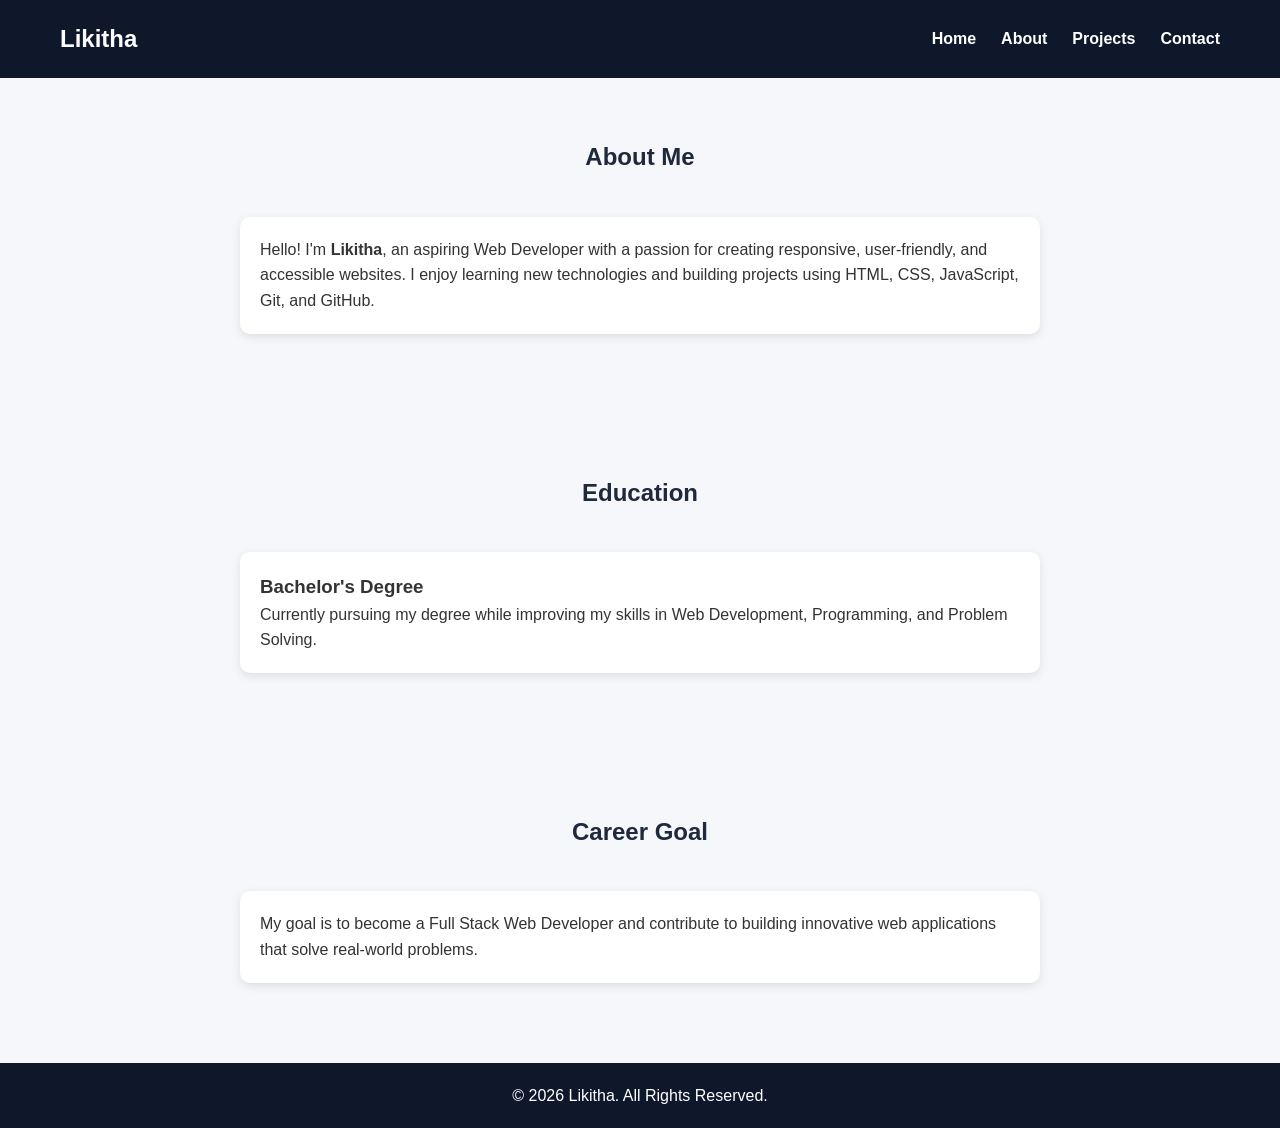
==== about.html @ 36c95fdd "Add About page with personal and career details This file contains the structure and content of the " ====
<!DOCTYPE html>
<html lang="en">
<head>
    <meta charset="UTF-8">
    <meta name="viewport" content="width=device-width, initial-scale=1.0">
    <title>About | Likitha</title>
    <meta name="description" content="Learn more about Likitha, an aspiring Web Developer.">
    <link rel="stylesheet" href="style.css">
</head>

<body>

<header>
    <nav aria-label="Main Navigation">
        <h1>Likitha</h1>

        <ul>
            <li><a href="index.html">Home</a></li>
            <li><a href="about.html">About</a></li>
            <li><a href="projects.html">Projects</a></li>
            <li><a href="contact.html">Contact</a></li>
        </ul>
    </nav>
</header>

<main>

<section>
    <h2>About Me</h2>

    <article>
        <p>
            Hello! I'm <strong>Likitha</strong>, an aspiring Web Developer with a passion
            for creating responsive, user-friendly, and accessible websites.

            I enjoy learning new technologies and building projects using
            HTML, CSS, JavaScript, Git, and GitHub.
        </p>
    </article>
</section>

<section>
    <h2>Education</h2>

    <article>
        <h3>Bachelor's Degree</h3>

        <p>
            Currently pursuing my degree while improving my skills
            in Web Development, Programming, and Problem Solving.
        </p>
    </article>
</section>

<section>
    <h2>Career Goal</h2>

    <article>
        <p>
            My goal is to become a Full Stack Web Developer and contribute
            to building innovative web applications that solve real-world problems.
        </p>
    </article>
</section>

</main>

<footer>
    <p>&copy; 2026 Likitha. All Rights Reserved.</p>
</footer>

</body>
</html>
---- style.css ----
/* Reset */
* {
    margin: 0;
    padding: 0;
    box-sizing: border-box;
}

/* Body */
body {
    font-family: Arial, sans-serif;
    background: #f5f7fa;
    color: #333;
    line-height: 1.6;
}

/* Header */
header {
    background: #0f172a;
    color: white;
    padding: 20px 60px;
}

nav {
    display: flex;
    justify-content: space-between;
    align-items: center;
}

nav ul {
    display: flex;
    list-style: none;
    gap: 25px;
}

nav a {
    color: white;
    text-decoration: none;
    font-weight: bold;
}

nav a:hover {
    color: #38bdf8;
}

/* Hero Section */
#hero {
    text-align: center;
    padding: 100px 20px;
    background: linear-gradient(135deg, #2563eb, #0ea5e9);
    color: white;
}

#hero h2 {
    font-size: 45px;
    margin-bottom: 20px;
}

#hero p {
    font-size: 20px;
    margin-bottom: 30px;
}

#hero a {
    background: white;
    color: #2563eb;
    padding: 12px 24px;
    text-decoration: none;
    border-radius: 6px;
    font-weight: bold;
}

#hero a:hover {
    background: #e2e8f0;
}

/* Sections */
section {
    padding: 60px 80px;
}

section h2 {
    text-align: center;
    margin-bottom: 40px;
    color: #1e293b;
}

/* Cards */
article {
    background: white;
    margin: 20px auto;
    padding: 20px;
    border-radius: 10px;
    max-width: 800px;
    box-shadow: 0 3px 10px rgba(0,0,0,0.1);
}

/* Footer */
footer {
    background: #0f172a;
    color: white;
    text-align: center;
    padding: 20px;
}

/* Accessibility */
a:focus,
button:focus {
    outline: 3px solid orange;
}

/* Mobile */
@media (max-width:768px) {

nav {
    flex-direction: column;
}

nav ul {
    flex-direction: column;
    text-align: center;
    margin-top: 15px;
}

#hero h2 {
    font-size: 32px;
}

section {
    padding: 40px 20px;
}

}
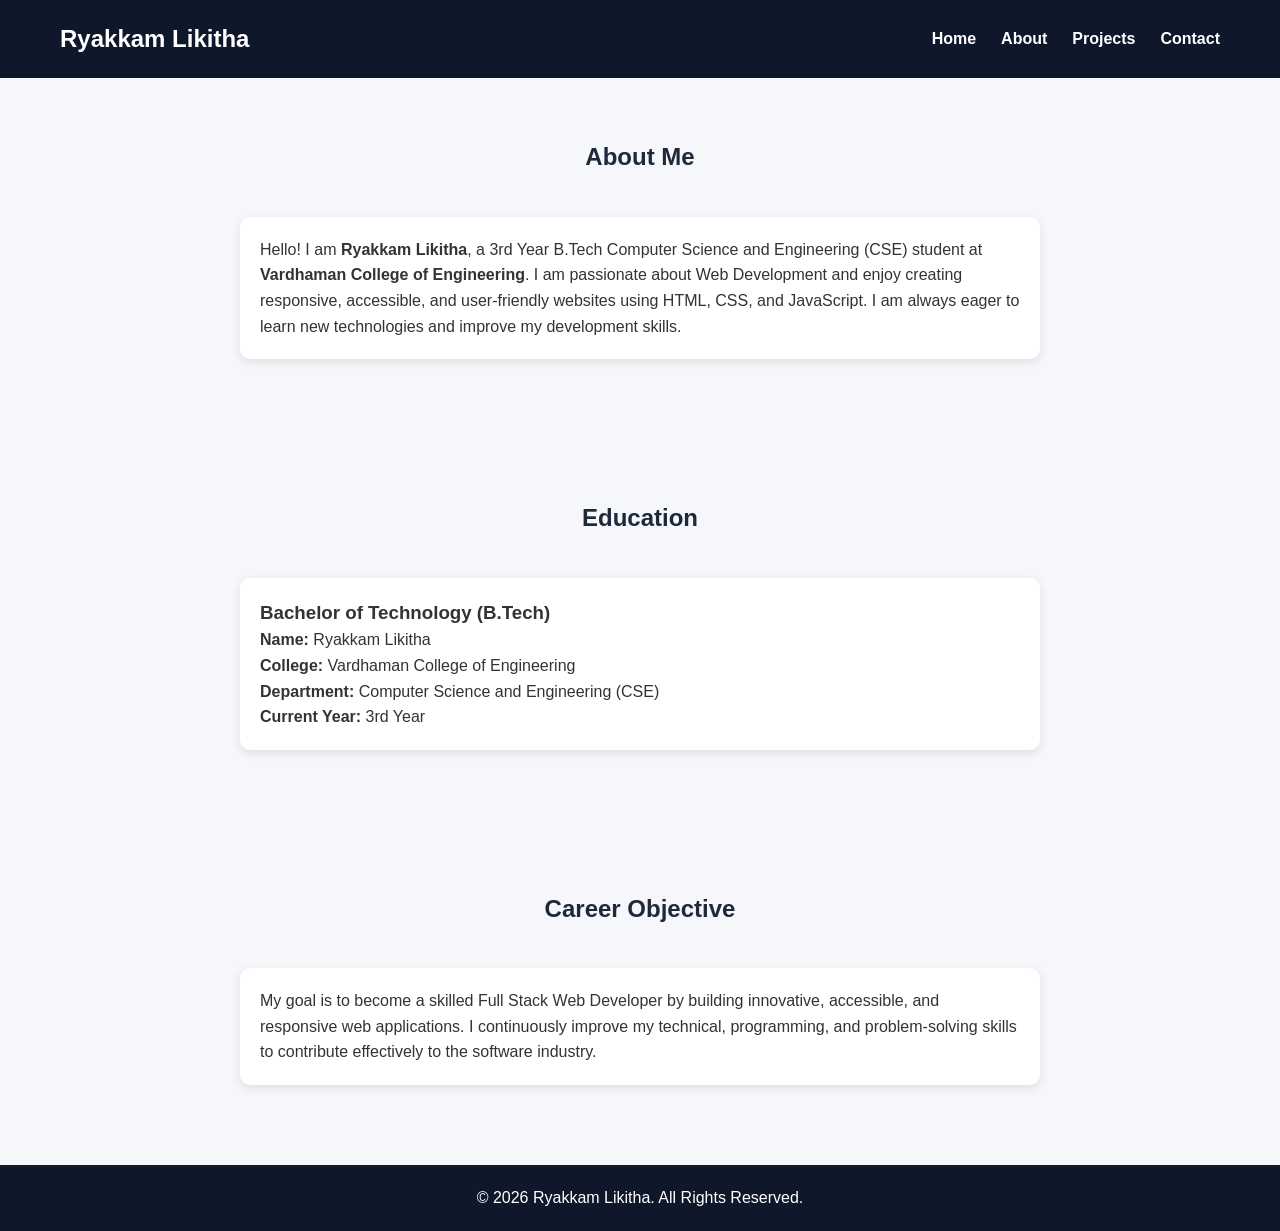
==== commit efa4480a: "Revise about.html with new details for Ryakkam Likitha Updated personal information and career objec" ====
--- a/about.html
+++ b/about.html
@@ -3,8 +3,10 @@
 <head>
     <meta charset="UTF-8">
     <meta name="viewport" content="width=device-width, initial-scale=1.0">
-    <title>About | Likitha</title>
-    <meta name="description" content="Learn more about Likitha, an aspiring Web Developer.">
+    <title>About | Ryakkam Likitha</title>
+
+    <meta name="description" content="About Ryakkam Likitha - B.Tech CSE Student and Aspiring Web Developer">
+
     <link rel="stylesheet" href="style.css">
 </head>
 
@@ -12,7 +14,7 @@
 
 <header>
     <nav aria-label="Main Navigation">
-        <h1>Likitha</h1>
+        <h1>Ryakkam Likitha</h1>
 
         <ul>
             <li><a href="index.html">Home</a></li>
@@ -30,11 +32,13 @@
 
     <article>
         <p>
-            Hello! I'm <strong>Likitha</strong>, an aspiring Web Developer with a passion
-            for creating responsive, user-friendly, and accessible websites.
-
-            I enjoy learning new technologies and building projects using
-            HTML, CSS, JavaScript, Git, and GitHub.
+            Hello! I am <strong>Ryakkam Likitha</strong>, a 3rd Year B.Tech
+            Computer Science and Engineering (CSE) student at
+            <strong>Vardhaman College of Engineering</strong>. I am passionate
+            about Web Development and enjoy creating responsive,
+            accessible, and user-friendly websites using HTML, CSS,
+            and JavaScript. I am always eager to learn new technologies
+            and improve my development skills.
         </p>
     </article>
 </section>
@@ -43,22 +47,27 @@
     <h2>Education</h2>
 
     <article>
-        <h3>Bachelor's Degree</h3>
+        <h3>Bachelor of Technology (B.Tech)</h3>
 
-        <p>
-            Currently pursuing my degree while improving my skills
-            in Web Development, Programming, and Problem Solving.
-        </p>
+        <p><strong>Name:</strong> Ryakkam Likitha</p>
+
+        <p><strong>College:</strong> Vardhaman College of Engineering</p>
+
+        <p><strong>Department:</strong> Computer Science and Engineering (CSE)</p>
+
+        <p><strong>Current Year:</strong> 3rd Year</p>
     </article>
 </section>
 
 <section>
-    <h2>Career Goal</h2>
+    <h2>Career Objective</h2>
 
     <article>
         <p>
-            My goal is to become a Full Stack Web Developer and contribute
-            to building innovative web applications that solve real-world problems.
+            My goal is to become a skilled Full Stack Web Developer by
+            building innovative, accessible, and responsive web applications.
+            I continuously improve my technical, programming, and problem-solving
+            skills to contribute effectively to the software industry.
         </p>
     </article>
 </section>
@@ -66,7 +75,7 @@
 </main>
 
 <footer>
-    <p>&copy; 2026 Likitha. All Rights Reserved.</p>
+    <p>&copy; 2026 Ryakkam Likitha. All Rights Reserved.</p>
 </footer>
 
 </body>
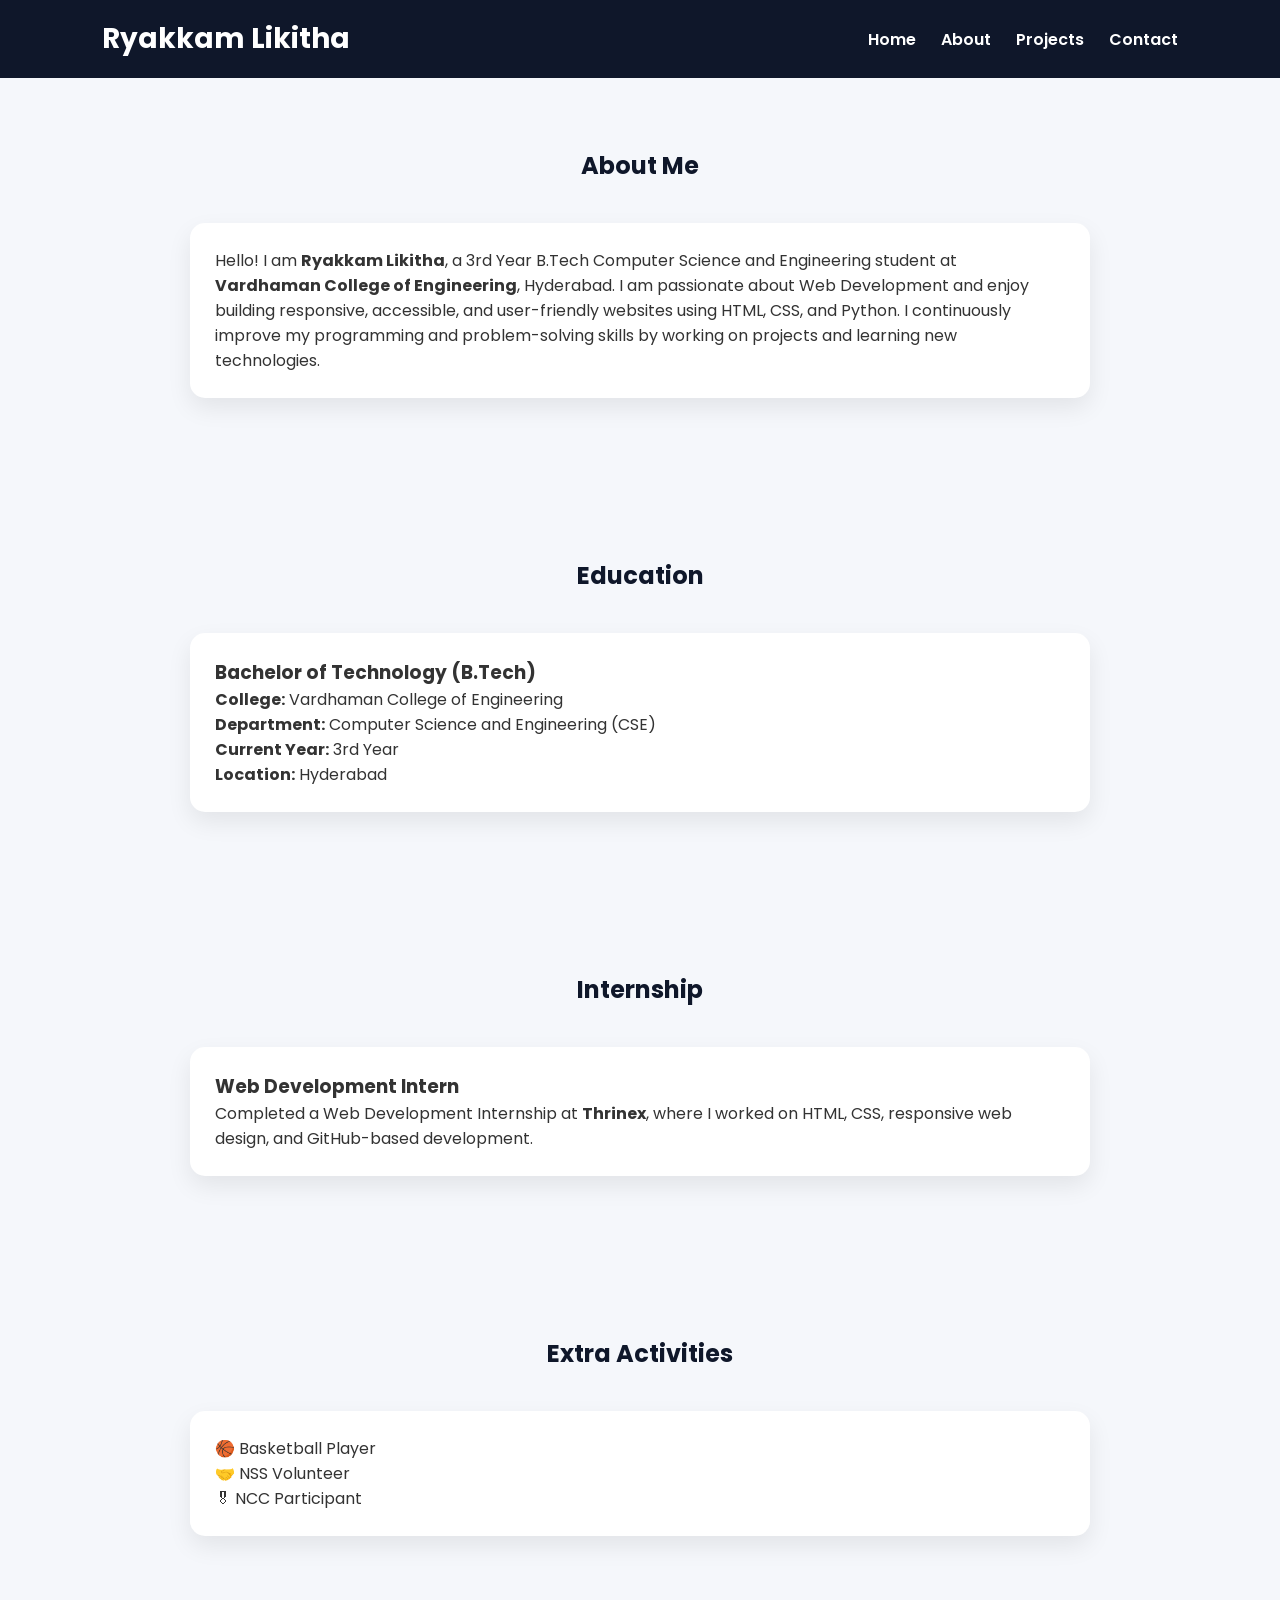
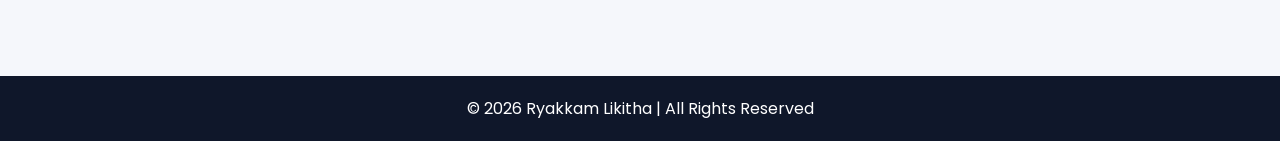
==== commit e2313d75: "Revise about.html for improved content and structure Updated the content and structure of the about " ====
--- a/about.html
+++ b/about.html
@@ -1,82 +1,117 @@
 <!DOCTYPE html>
 <html lang="en">
+
 <head>
-    <meta charset="UTF-8">
-    <meta name="viewport" content="width=device-width, initial-scale=1.0">
-    <title>About | Ryakkam Likitha</title>
+<meta charset="UTF-8">
+<meta name="viewport" content="width=device-width, initial-scale=1.0">
 
-    <meta name="description" content="About Ryakkam Likitha - B.Tech CSE Student and Aspiring Web Developer">
+<title>About | Ryakkam Likitha</title>
 
-    <link rel="stylesheet" href="style.css">
+<meta name="description" content="Learn more about Ryakkam Likitha, a B.Tech CSE student and aspiring Web Developer.">
+
+<link rel="stylesheet" href="style.css">
+
 </head>
 
 <body>
 
 <header>
-    <nav aria-label="Main Navigation">
-        <h1>Ryakkam Likitha</h1>
 
-        <ul>
-            <li><a href="index.html">Home</a></li>
-            <li><a href="about.html">About</a></li>
-            <li><a href="projects.html">Projects</a></li>
-            <li><a href="contact.html">Contact</a></li>
-        </ul>
-    </nav>
+<nav aria-label="Main Navigation">
+
+<h1>Ryakkam Likitha</h1>
+
+<ul>
+
+<li><a href="index.html">Home</a></li>
+<li><a href="about.html">About</a></li>
+<li><a href="projects.html">Projects</a></li>
+<li><a href="contact.html">Contact</a></li>
+
+</ul>
+
+</nav>
+
 </header>
 
 <main>
 
 <section>
-    <h2>About Me</h2>
 
-    <article>
-        <p>
-            Hello! I am <strong>Ryakkam Likitha</strong>, a 3rd Year B.Tech
-            Computer Science and Engineering (CSE) student at
-            <strong>Vardhaman College of Engineering</strong>. I am passionate
-            about Web Development and enjoy creating responsive,
-            accessible, and user-friendly websites using HTML, CSS,
-            and JavaScript. I am always eager to learn new technologies
-            and improve my development skills.
-        </p>
-    </article>
+<h2>About Me</h2>
+
+<article>
+
+<p>
+Hello! I am <strong>Ryakkam Likitha</strong>, a 3rd Year B.Tech Computer Science and Engineering student at <strong>Vardhaman College of Engineering</strong>, Hyderabad.
+
+I am passionate about Web Development and enjoy building responsive, accessible, and user-friendly websites using HTML, CSS, and Python. I continuously improve my programming and problem-solving skills by working on projects and learning new technologies.
+</p>
+
+</article>
+
 </section>
 
 <section>
-    <h2>Education</h2>
 
-    <article>
-        <h3>Bachelor of Technology (B.Tech)</h3>
+<h2>Education</h2>
 
-        <p><strong>Name:</strong> Ryakkam Likitha</p>
+<article>
 
-        <p><strong>College:</strong> Vardhaman College of Engineering</p>
+<h3>Bachelor of Technology (B.Tech)</h3>
 
-        <p><strong>Department:</strong> Computer Science and Engineering (CSE)</p>
+<p><strong>College:</strong> Vardhaman College of Engineering</p>
 
-        <p><strong>Current Year:</strong> 3rd Year</p>
-    </article>
+<p><strong>Department:</strong> Computer Science and Engineering (CSE)</p>
+
+<p><strong>Current Year:</strong> 3rd Year</p>
+
+<p><strong>Location:</strong> Hyderabad</p>
+
+</article>
+
 </section>
 
 <section>
-    <h2>Career Objective</h2>
 
-    <article>
-        <p>
-            My goal is to become a skilled Full Stack Web Developer by
-            building innovative, accessible, and responsive web applications.
-            I continuously improve my technical, programming, and problem-solving
-            skills to contribute effectively to the software industry.
-        </p>
-    </article>
+<h2>Internship</h2>
+
+<article>
+
+<h3>Web Development Intern</h3>
+
+<p>
+Completed a Web Development Internship at <strong>Thrinex</strong>, where I worked on HTML, CSS, responsive web design, and GitHub-based development.
+</p>
+
+</article>
+
+</section>
+
+<section>
+
+<h2>Extra Activities</h2>
+
+<article>
+
+<p>🏀 Basketball Player</p>
+
+<p>🤝 NSS Volunteer</p>
+
+<p>🎖 NCC Participant</p>
+
+</article>
+
 </section>
 
 </main>
 
 <footer>
-    <p>&copy; 2026 Ryakkam Likitha. All Rights Reserved.</p>
+
+<p>© 2026 Ryakkam Likitha | All Rights Reserved</p>
+
 </footer>
 
 </body>
+
 </html>
--- a/style.css
+++ b/style.css
@@ -1,132 +1,194 @@
+/* Google Font */
+@import url('https://fonts.googleapis.com/css2?family=Poppins:wght@300;400;600;700&display=swap');
+
 /* Reset */
-* {
-    margin: 0;
-    padding: 0;
-    box-sizing: border-box;
+*{
+    margin:0;
+    padding:0;
+    box-sizing:border-box;
+    scroll-behavior:smooth;
 }
 
 /* Body */
-body {
-    font-family: Arial, sans-serif;
-    background: #f5f7fa;
-    color: #333;
-    line-height: 1.6;
+body{
+    font-family:'Poppins',sans-serif;
+    background:#f5f7fb;
+    color:#333;
 }
 
 /* Header */
-header {
-    background: #0f172a;
-    color: white;
-    padding: 20px 60px;
+header{
+    background:#0f172a;
+    position:sticky;
+    top:0;
+    width:100%;
+    z-index:1000;
+    padding:18px 8%;
 }
 
-nav {
-    display: flex;
-    justify-content: space-between;
-    align-items: center;
+nav{
+    display:flex;
+    justify-content:space-between;
+    align-items:center;
 }
 
-nav ul {
-    display: flex;
-    list-style: none;
-    gap: 25px;
+nav h1{
+    color:#fff;
+    font-size:28px;
 }
 
-nav a {
-    color: white;
-    text-decoration: none;
-    font-weight: bold;
+nav ul{
+    display:flex;
+    list-style:none;
+    gap:25px;
 }
 
-nav a:hover {
-    color: #38bdf8;
+nav a{
+    color:white;
+    text-decoration:none;
+    font-weight:600;
+    transition:.3s;
 }
 
-/* Hero Section */
-#hero {
-    text-align: center;
-    padding: 100px 20px;
-    background: linear-gradient(135deg, #2563eb, #0ea5e9);
-    color: white;
+nav a:hover{
+    color:#38bdf8;
 }
 
-#hero h2 {
-    font-size: 45px;
-    margin-bottom: 20px;
+/* Hero */
+#hero{
+    background:linear-gradient(135deg,#2563eb,#06b6d4);
+    color:white;
+    text-align:center;
+    padding:100px 20px;
 }
 
-#hero p {
-    font-size: 20px;
-    margin-bottom: 30px;
+#hero h1{
+    font-size:55px;
+    margin:15px 0;
 }
 
-#hero a {
-    background: white;
-    color: #2563eb;
-    padding: 12px 24px;
-    text-decoration: none;
-    border-radius: 6px;
-    font-weight: bold;
+#hero h3{
+    margin-bottom:20px;
+    font-weight:500;
 }
 
-#hero a:hover {
-    background: #e2e8f0;
+#hero p{
+    max-width:700px;
+    margin:auto;
+    line-height:1.8;
+}
+
+#hero a{
+    display:inline-block;
+    margin-top:30px;
+    background:white;
+    color:#2563eb;
+    padding:14px 28px;
+    border-radius:30px;
+    text-decoration:none;
+    font-weight:bold;
+    transition:.3s;
+}
+
+#hero a:hover{
+    transform:translateY(-4px);
 }
 
 /* Sections */
-section {
-    padding: 60px 80px;
+section{
+    padding:70px 8%;
 }
 
-section h2 {
-    text-align: center;
-    margin-bottom: 40px;
-    color: #1e293b;
+section h2{
+    text-align:center;
+    margin-bottom:40px;
+    color:#0f172a;
 }
 
 /* Cards */
-article {
-    background: white;
-    margin: 20px auto;
-    padding: 20px;
-    border-radius: 10px;
-    max-width: 800px;
-    box-shadow: 0 3px 10px rgba(0,0,0,0.1);
+article{
+    background:white;
+    padding:25px;
+    border-radius:15px;
+    margin:20px auto;
+    max-width:900px;
+    box-shadow:0 10px 25px rgba(0,0,0,.08);
+    transition:.3s;
+}
+
+article:hover{
+    transform:translateY(-8px);
 }
 
 /* Footer */
-footer {
-    background: #0f172a;
-    color: white;
-    text-align: center;
-    padding: 20px;
+footer{
+    background:#0f172a;
+    color:white;
+    text-align:center;
+    padding:20px;
+    margin-top:50px;
+}
+
+/* Form */
+form{
+    max-width:700px;
+    margin:auto;
+}
+
+input,
+textarea{
+    width:100%;
+    padding:14px;
+    margin:10px 0 20px;
+    border-radius:8px;
+    border:1px solid #ccc;
+}
+
+button{
+    background:#2563eb;
+    color:white;
+    padding:14px 25px;
+    border:none;
+    border-radius:8px;
+    cursor:pointer;
+    font-size:16px;
+}
+
+button:hover{
+    background:#1d4ed8;
 }
 
 /* Accessibility */
 a:focus,
-button:focus {
-    outline: 3px solid orange;
+button:focus,
+input:focus,
+textarea:focus{
+    outline:3px solid orange;
 }
 
 /* Mobile */
-@media (max-width:768px) {
+@media(max-width:768px){
 
-nav {
-    flex-direction: column;
+nav{
+flex-direction:column;
 }
 
-nav ul {
-    flex-direction: column;
-    text-align: center;
-    margin-top: 15px;
+nav ul{
+flex-direction:column;
+margin-top:20px;
+text-align:center;
 }
 
-#hero h2 {
-    font-size: 32px;
+#hero h1{
+font-size:38px;
 }
 
-section {
-    padding: 40px 20px;
+#hero{
+padding:70px 20px;
+}
+
+section{
+padding:50px 20px;
 }
 
 }
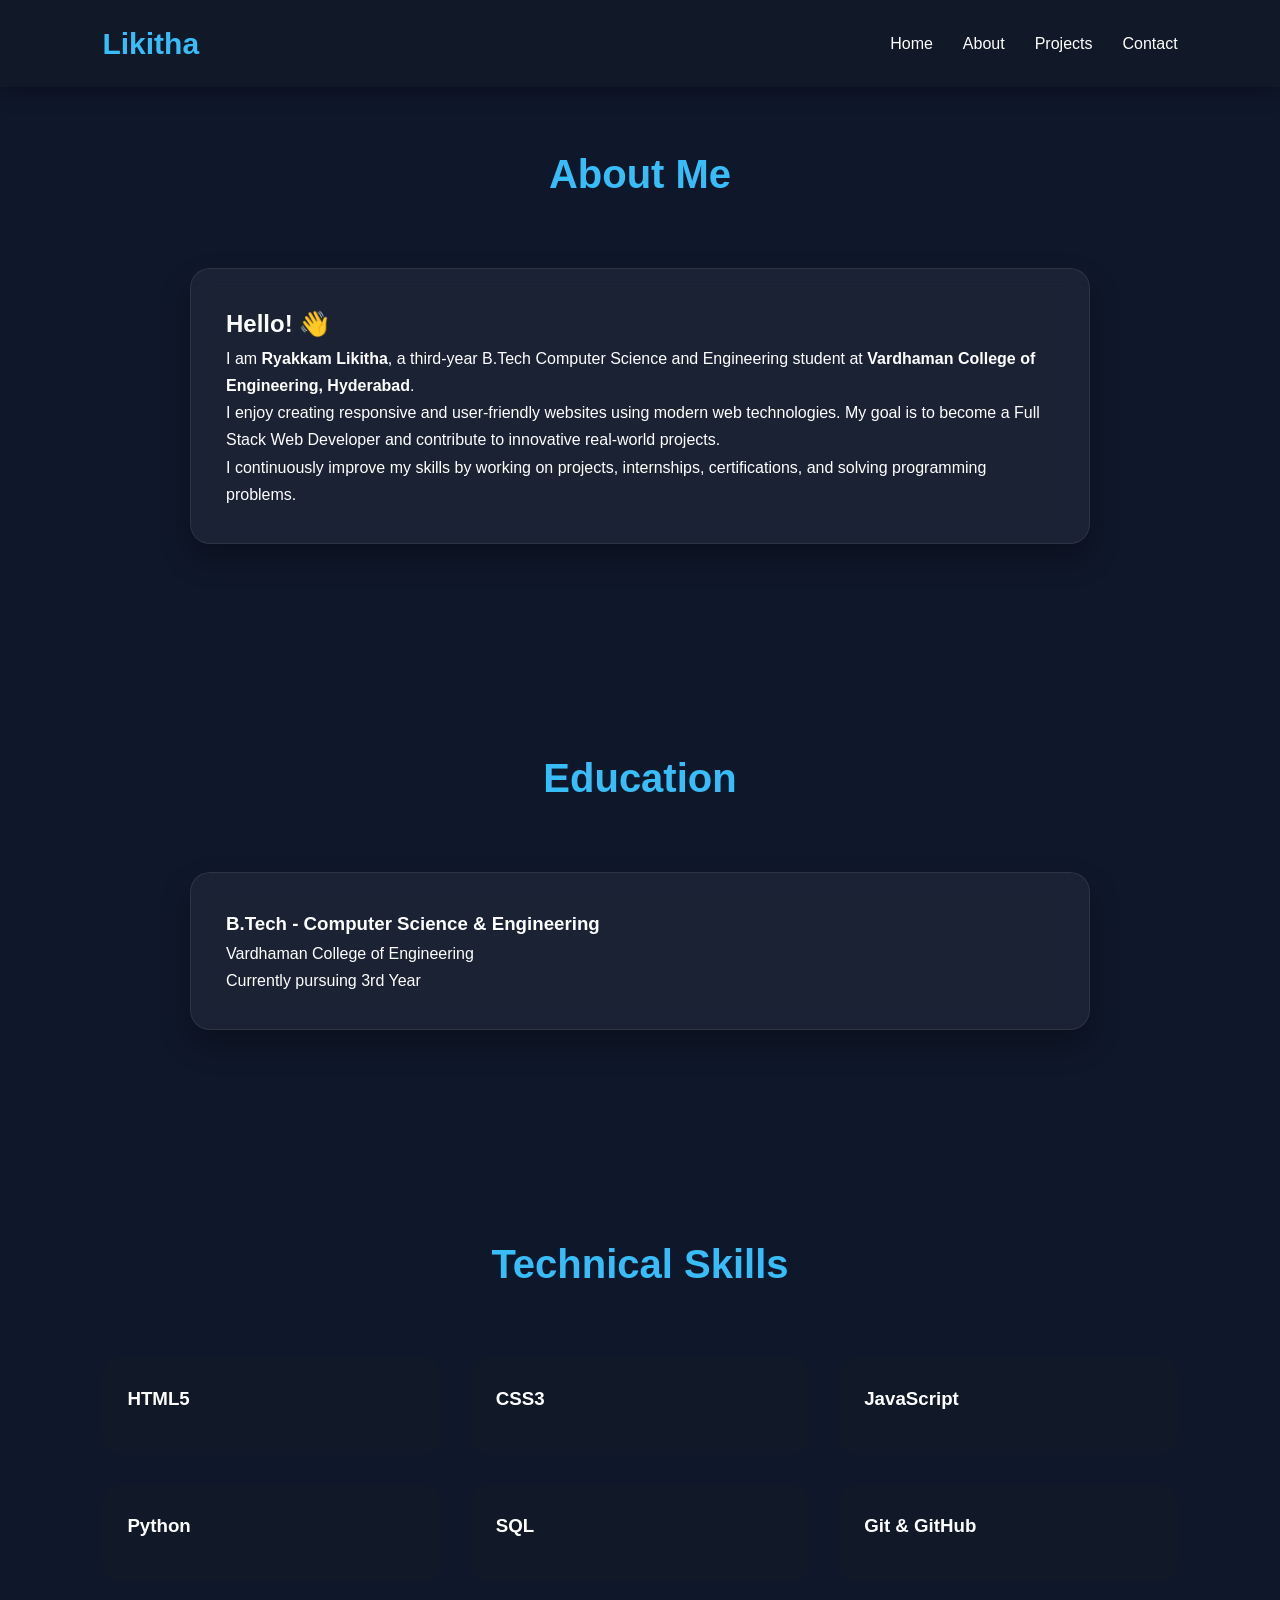
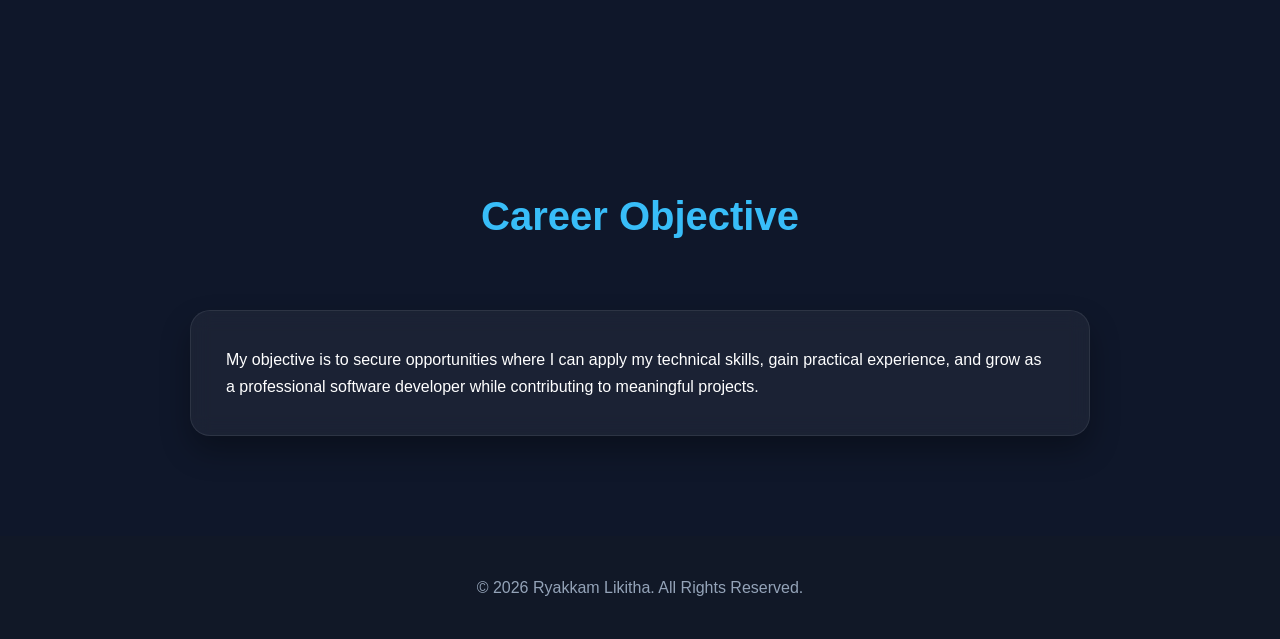
==== commit 6004b90d: "Update about.html" ====
--- a/about.html
+++ b/about.html
@@ -2,12 +2,17 @@
 <html lang="en">
 
 <head>
+
 <meta charset="UTF-8">
 <meta name="viewport" content="width=device-width, initial-scale=1.0">
 
+<meta name="description" content="Learn more about Ryakkam Likitha, a B.Tech CSE student, aspiring Web Developer and Python learner.">
+
+<meta name="keywords" content="Ryakkam Likitha, About, Portfolio, Web Developer">
+
+<meta name="author" content="Ryakkam Likitha">
+
 <title>About | Ryakkam Likitha</title>
-
-<meta name="description" content="Learn more about Ryakkam Likitha, a B.Tech CSE student and aspiring Web Developer.">
 
 <link rel="stylesheet" href="style.css">
 
@@ -17,9 +22,9 @@
 
 <header>
 
-<nav aria-label="Main Navigation">
+<nav>
 
-<h1>Ryakkam Likitha</h1>
+<h2 class="logo">Likitha</h2>
 
 <ul>
 
@@ -36,81 +41,129 @@
 
 <main>
 
-<section>
+<section style="padding-top:140px;">
 
-<h2>About Me</h2>
+<h1 class="section-title">
+About Me
+</h1>
 
-<article>
+<div class="card">
+
+<h2>Hello! 👋</h2>
 
 <p>
-Hello! I am <strong>Ryakkam Likitha</strong>, a 3rd Year B.Tech Computer Science and Engineering student at <strong>Vardhaman College of Engineering</strong>, Hyderabad.
 
-I am passionate about Web Development and enjoy building responsive, accessible, and user-friendly websites using HTML, CSS, and Python. I continuously improve my programming and problem-solving skills by working on projects and learning new technologies.
+I am <strong>Ryakkam Likitha</strong>, a third-year B.Tech Computer Science and Engineering student at <strong>Vardhaman College of Engineering, Hyderabad</strong>.
+
 </p>
 
-</article>
+<p>
+
+I enjoy creating responsive and user-friendly websites using modern web technologies. My goal is to become a Full Stack Web Developer and contribute to innovative real-world projects.
+
+</p>
+
+<p>
+
+I continuously improve my skills by working on projects, internships, certifications, and solving programming problems.
+
+</p>
+
+</div>
 
 </section>
 
 <section>
 
-<h2>Education</h2>
+<h2 class="section-title">
+Education
+</h2>
 
-<article>
+<div class="card">
 
-<h3>Bachelor of Technology (B.Tech)</h3>
+<h3>B.Tech - Computer Science & Engineering</h3>
 
-<p><strong>College:</strong> Vardhaman College of Engineering</p>
+<p>
 
-<p><strong>Department:</strong> Computer Science and Engineering (CSE)</p>
+Vardhaman College of Engineering
 
-<p><strong>Current Year:</strong> 3rd Year</p>
+</p>
 
-<p><strong>Location:</strong> Hyderabad</p>
+<p>
 
-</article>
+Currently pursuing 3rd Year
+
+</p>
+
+</div>
 
 </section>
 
 <section>
 
-<h2>Internship</h2>
+<h2 class="section-title">
+Technical Skills
+</h2>
 
-<article>
+<div class="skills-grid">
 
-<h3>Web Development Intern</h3>
+<div class="skill-card">
+<h3>HTML5</h3>
+</div>
 
-<p>
-Completed a Web Development Internship at <strong>Thrinex</strong>, where I worked on HTML, CSS, responsive web design, and GitHub-based development.
-</p>
+<div class="skill-card">
+<h3>CSS3</h3>
+</div>
 
-</article>
+<div class="skill-card">
+<h3>JavaScript</h3>
+</div>
+
+<div class="skill-card">
+<h3>Python</h3>
+</div>
+
+<div class="skill-card">
+<h3>SQL</h3>
+</div>
+
+<div class="skill-card">
+<h3>Git & GitHub</h3>
+</div>
+
+</div>
 
 </section>
 
 <section>
 
-<h2>Extra Activities</h2>
+<h2 class="section-title">
+Career Objective
+</h2>
 
-<article>
+<div class="card">
 
-<p>🏀 Basketball Player</p>
+<p>
 
-<p>🤝 NSS Volunteer</p>
+My objective is to secure opportunities where I can apply my technical skills, gain practical experience, and grow as a professional software developer while contributing to meaningful projects.
 
-<p>🎖 NCC Participant</p>
+</p>
 
-</article>
+</div>
 
 </section>
 
-</main>
-
 <footer>
 
-<p>© 2026 Ryakkam Likitha | All Rights Reserved</p>
+<p>
+
+© 2026 Ryakkam Likitha. All Rights Reserved.
+
+</p>
 
 </footer>
+
+</main>
 
 </body>
 
--- a/style.css
+++ b/style.css
@@ -1,194 +1,925 @@
-/* Google Font */
-@import url('https://fonts.googleapis.com/css2?family=Poppins:wght@300;400;600;700&display=swap');
-
-/* Reset */
+/* ===========================
+   GOOGLE FONT & RESET
+=========================== */
+
 *{
-    margin:0;
-    padding:0;
-    box-sizing:border-box;
-    scroll-behavior:smooth;
-}
-
-/* Body */
+margin:0;
+padding:0;
+box-sizing:border-box;
+scroll-behavior:smooth;
+}
+
 body{
-    font-family:'Poppins',sans-serif;
-    background:#f5f7fb;
-    color:#333;
-}
-
-/* Header */
+
+font-family:'Poppins',sans-serif;
+background:#0f172a;
+color:#ffffff;
+line-height:1.7;
+
+}
+
+img{
+max-width:100%;
+display:block;
+}
+
+a{
+text-decoration:none;
+}
+
+ul{
+list-style:none;
+}
+
+/* ===========================
+HEADER
+=========================== */
+
 header{
-    background:#0f172a;
-    position:sticky;
-    top:0;
-    width:100%;
-    z-index:1000;
-    padding:18px 8%;
+
+position:fixed;
+top:0;
+left:0;
+width:100%;
+background:#111827;
+padding:18px 8%;
+z-index:1000;
+box-shadow:0 5px 20px rgba(0,0,0,.3);
+
 }
 
 nav{
-    display:flex;
-    justify-content:space-between;
-    align-items:center;
-}
-
-nav h1{
-    color:#fff;
-    font-size:28px;
+
+display:flex;
+justify-content:space-between;
+align-items:center;
+
+}
+
+.logo{
+
+font-size:30px;
+font-weight:700;
+color:#38bdf8;
+
 }
 
 nav ul{
-    display:flex;
-    list-style:none;
-    gap:25px;
-}
-
-nav a{
-    color:white;
-    text-decoration:none;
-    font-weight:600;
-    transition:.3s;
-}
-
-nav a:hover{
-    color:#38bdf8;
-}
-
-/* Hero */
-#hero{
-    background:linear-gradient(135deg,#2563eb,#06b6d4);
-    color:white;
-    text-align:center;
-    padding:100px 20px;
-}
-
-#hero h1{
-    font-size:55px;
-    margin:15px 0;
-}
-
-#hero h3{
-    margin-bottom:20px;
-    font-weight:500;
-}
-
-#hero p{
-    max-width:700px;
-    margin:auto;
-    line-height:1.8;
-}
-
-#hero a{
-    display:inline-block;
-    margin-top:30px;
-    background:white;
-    color:#2563eb;
-    padding:14px 28px;
-    border-radius:30px;
-    text-decoration:none;
-    font-weight:bold;
-    transition:.3s;
-}
-
-#hero a:hover{
-    transform:translateY(-4px);
-}
-
-/* Sections */
+
+display:flex;
+gap:30px;
+
+}
+
+nav ul li a{
+
+color:white;
+font-weight:500;
+transition:.3s;
+
+}
+
+nav ul li a:hover{
+
+color:#38bdf8;
+
+}
+
+/* ===========================
+HERO
+=========================== */
+
+.hero{
+
+min-height:100vh;
+padding:120px 8%;
+display:flex;
+justify-content:space-between;
+align-items:center;
+gap:70px;
+flex-wrap:wrap;
+
+}
+
+.hero-text{
+
+flex:1;
+
+}
+
+.hero-text h3{
+
+font-size:26px;
+color:#38bdf8;
+
+}
+
+.hero-text h1{
+
+font-size:65px;
+margin:15px 0;
+
+}
+
+.hero-text h2{
+
+font-size:34px;
+margin-bottom:20px;
+color:#cbd5e1;
+
+}
+
+.hero-text p{
+
+font-size:18px;
+max-width:650px;
+color:#d1d5db;
+
+}
+
+/* ===========================
+BUTTONS
+=========================== */
+
+.hero-buttons{
+
+margin-top:35px;
+
+}
+
+.btn{
+
+display:inline-block;
+padding:14px 35px;
+background:#38bdf8;
+color:white;
+border-radius:40px;
+font-weight:600;
+margin-right:18px;
+transition:.3s;
+
+}
+
+.btn:hover{
+
+transform:translateY(-6px);
+background:#0ea5e9;
+
+}
+
+.outline{
+
+background:transparent;
+border:2px solid #38bdf8;
+
+}
+
+.outline:hover{
+
+background:#38bdf8;
+
+}
+
+/* ===========================
+SOCIAL ICONS
+=========================== */
+
+.social-icons{
+
+margin-top:35px;
+
+}
+
+.social-icons a{
+
+display:inline-flex;
+justify-content:center;
+align-items:center;
+
+width:50px;
+height:50px;
+
+border-radius:50%;
+background:#1e293b;
+
+margin-right:15px;
+
+color:white;
+
+font-size:22px;
+
+transition:.3s;
+
+}
+
+.social-icons a:hover{
+
+background:#38bdf8;
+transform:translateY(-6px);
+
+}
+
+/* ===========================
+PROFILE IMAGE
+=========================== */
+
+.hero-image{
+
+flex:1;
+text-align:center;
+
+}
+
+.hero-image img{
+
+width:380px;
+height:380px;
+
+border-radius:50%;
+
+object-fit:cover;
+
+border:8px solid #38bdf8;
+
+box-shadow:0 20px 45px rgba(0,0,0,.45);
+
+animation:float 4s ease-in-out infinite;
+
+}
+
+@keyframes float{
+
+0%{
+transform:translateY(0px);
+}
+
+50%{
+transform:translateY(-12px);
+}
+
+100%{
+transform:translateY(0px);
+}
+
+}
+
+/* ===========================
+SECTION TITLE
+=========================== */
+
 section{
-    padding:70px 8%;
-}
-
-section h2{
-    text-align:center;
-    margin-bottom:40px;
-    color:#0f172a;
-}
-
-/* Cards */
-article{
-    background:white;
-    padding:25px;
-    border-radius:15px;
-    margin:20px auto;
-    max-width:900px;
-    box-shadow:0 10px 25px rgba(0,0,0,.08);
-    transition:.3s;
-}
-
-article:hover{
-    transform:translateY(-8px);
-}
-
-/* Footer */
+
+padding:100px 8%;
+
+}
+
+.section-title{
+
+font-size:40px;
+text-align:center;
+margin-bottom:60px;
+color:#38bdf8;
+
+}
+/* ===========================
+ABOUT
+=========================== */
+
+.card{
+
+background:rgba(255,255,255,0.05);
+
+backdrop-filter:blur(10px);
+
+border:1px solid rgba(255,255,255,.08);
+
+padding:35px;
+
+border-radius:20px;
+
+max-width:900px;
+
+margin:auto;
+
+box-shadow:0 15px 30px rgba(0,0,0,.3);
+
+transition:.4s;
+
+}
+
+.card:hover{
+
+transform:translateY(-8px);
+
+}
+
+/* ===========================
+SKILLS
+=========================== */
+
+.skills-grid{
+
+display:grid;
+
+grid-template-columns:repeat(auto-fit,minmax(280px,1fr));
+
+gap:30px;
+
+}
+
+.skill-card{
+
+background:#111827;
+
+padding:25px;
+
+border-radius:18px;
+
+transition:.3s;
+
+}
+
+.skill-card:hover{
+
+transform:translateY(-8px);
+
+box-shadow:0 12px 25px rgba(56,189,248,.25);
+
+}
+
+.skill-card h3{
+
+margin-bottom:15px;
+
+}
+
+.progress{
+
+background:#334155;
+
+height:10px;
+
+border-radius:10px;
+
+overflow:hidden;
+
+}
+
+.progress-bar{
+
+height:10px;
+
+border-radius:10px;
+
+background:#38bdf8;
+
+animation:grow 2s ease;
+
+}
+
+.html{width:95%;}
+
+.css{width:90%;}
+
+.python{width:80%;}
+
+.sql{width:80%;}
+
+.github{width:85%;}
+
+.js{width:70%;}
+
+@keyframes grow{
+
+from{
+
+width:0;
+
+}
+
+}
+
+/* ===========================
+PROJECTS
+=========================== */
+
+.project-grid{
+
+display:grid;
+
+grid-template-columns:repeat(auto-fit,minmax(280px,1fr));
+
+gap:30px;
+
+}
+
+.project-card{
+
+background:#111827;
+
+padding:30px;
+
+border-radius:20px;
+
+transition:.35s;
+
+border:1px solid rgba(255,255,255,.08);
+
+}
+
+.project-card:hover{
+
+transform:translateY(-10px);
+
+box-shadow:0 20px 35px rgba(56,189,248,.2);
+
+}
+
+.project-card h3{
+
+color:#38bdf8;
+
+margin-bottom:15px;
+
+}
+
+/* ===========================
+CERTIFICATES
+=========================== */
+
+.certificate-grid{
+
+display:grid;
+
+grid-template-columns:repeat(auto-fit,minmax(260px,1fr));
+
+gap:25px;
+
+}
+
+.certificate-card{
+
+background:#111827;
+
+padding:30px;
+
+border-radius:20px;
+
+text-align:center;
+
+transition:.35s;
+
+}
+
+.certificate-card i{
+
+font-size:40px;
+
+color:#38bdf8;
+
+margin-bottom:20px;
+
+}
+
+.certificate-card:hover{
+
+transform:translateY(-10px);
+
+}
+
+/* ===========================
+ACTIVITIES
+=========================== */
+
+.activity-grid{
+
+display:grid;
+
+grid-template-columns:repeat(auto-fit,minmax(260px,1fr));
+
+gap:25px;
+
+}
+
+.activity-card{
+
+background:#111827;
+
+padding:30px;
+
+text-align:center;
+
+border-radius:20px;
+
+transition:.35s;
+
+}
+
+.activity-card:hover{
+
+transform:translateY(-10px);
+
+}
+
+.activity-card i{
+
+font-size:40px;
+
+color:#38bdf8;
+
+margin-bottom:20px;
+
+}
+
+/* ===========================
+CONTACT
+=========================== */
+
+.contact-container{
+
+display:grid;
+
+grid-template-columns:1fr 1fr;
+
+gap:50px;
+
+}
+
+.contact-info p{
+
+margin:20px 0;
+
+}
+
+.contact-info i{
+
+color:#38bdf8;
+
+margin-right:10px;
+
+}
+
+.contact-info a{
+
+color:white;
+
+}
+
+.contact-form input,
+
+.contact-form textarea{
+
+width:100%;
+
+padding:15px;
+
+margin:12px 0;
+
+background:#1e293b;
+
+border:none;
+
+border-radius:10px;
+
+color:white;
+
+font-size:16px;
+
+}
+
+.contact-form textarea{
+
+resize:none;
+
+}
+
+.contact-form button{
+
+cursor:pointer;
+
+border:none;
+
+}
+
+/* ===========================
+FOOTER
+=========================== */
+
 footer{
-    background:#0f172a;
-    color:white;
-    text-align:center;
-    padding:20px;
-    margin-top:50px;
-}
-
-/* Form */
-form{
-    max-width:700px;
-    margin:auto;
-}
-
-input,
-textarea{
-    width:100%;
-    padding:14px;
-    margin:10px 0 20px;
-    border-radius:8px;
-    border:1px solid #ccc;
-}
-
-button{
-    background:#2563eb;
-    color:white;
-    padding:14px 25px;
-    border:none;
-    border-radius:8px;
-    cursor:pointer;
-    font-size:16px;
-}
-
-button:hover{
-    background:#1d4ed8;
-}
-
-/* Accessibility */
-a:focus,
-button:focus,
+
+background:#111827;
+
+padding:30px;
+
+text-align:center;
+
+color:#94a3b8;
+
+}
+
+footer p{
+
+margin:8px 0;
+
+}
+/* ===========================
+RESPONSIVE DESIGN
+=========================== */
+
+@media (max-width:991px){
+
+header{
+
+padding:20px 5%;
+
+}
+
+.hero{
+
+flex-direction:column-reverse;
+text-align:center;
+padding-top:150px;
+
+}
+
+.hero-text h1{
+
+font-size:50px;
+
+}
+
+.hero-text h2{
+
+font-size:28px;
+
+}
+
+.hero-image img{
+
+width:300px;
+height:300px;
+
+}
+
+.contact-container{
+
+grid-template-columns:1fr;
+
+}
+
+}
+
+@media (max-width:768px){
+
+nav{
+
+flex-direction:column;
+gap:20px;
+
+}
+
+nav ul{
+
+flex-wrap:wrap;
+justify-content:center;
+gap:15px;
+
+}
+
+.hero{
+
+padding:140px 5% 80px;
+
+}
+
+.hero-text h1{
+
+font-size:40px;
+
+}
+
+.hero-text h2{
+
+font-size:24px;
+
+}
+
+.section-title{
+
+font-size:34px;
+
+}
+
+.hero-buttons .btn{
+
+display:block;
+margin:15px auto;
+width:220px;
+
+}
+
+.social-icons{
+
+display:flex;
+justify-content:center;
+
+}
+
+.hero-image img{
+
+width:260px;
+height:260px;
+
+}
+
+}
+
+@media (max-width:480px){
+
+.hero-text h1{
+
+font-size:34px;
+
+}
+
+.hero-text h3{
+
+font-size:20px;
+
+}
+
+.hero-text p{
+
+font-size:16px;
+
+}
+
+.logo{
+
+font-size:24px;
+
+}
+
+}
+
+/* ===========================
+SCROLLBAR
+=========================== */
+
+::-webkit-scrollbar{
+
+width:10px;
+
+}
+
+::-webkit-scrollbar-track{
+
+background:#0f172a;
+
+}
+
+::-webkit-scrollbar-thumb{
+
+background:#38bdf8;
+border-radius:20px;
+
+}
+
+::-webkit-scrollbar-thumb:hover{
+
+background:#0ea5e9;
+
+}
+
+/* ===========================
+SELECTION
+=========================== */
+
+::selection{
+
+background:#38bdf8;
+color:white;
+
+}
+
+/* ===========================
+SKIP LINK
+=========================== */
+
+.skip-link{
+
+position:absolute;
+left:-9999px;
+
+}
+
+.skip-link:focus{
+
+left:20px;
+top:20px;
+background:#38bdf8;
+padding:12px 20px;
+color:white;
+border-radius:8px;
+z-index:9999;
+
+}
+
+/* ===========================
+FORM FOCUS
+=========================== */
+
 input:focus,
 textarea:focus{
-    outline:3px solid orange;
-}
-
-/* Mobile */
-@media(max-width:768px){
-
-nav{
-flex-direction:column;
-}
-
-nav ul{
-flex-direction:column;
-margin-top:20px;
-text-align:center;
-}
-
-#hero h1{
-font-size:38px;
-}
-
-#hero{
-padding:70px 20px;
-}
-
-section{
-padding:50px 20px;
-}
-
-}
+
+outline:2px solid #38bdf8;
+
+}
+
+/* ===========================
+LINK HOVER
+=========================== */
+
+a{
+
+transition:.3s;
+
+}
+
+/* ===========================
+TYPING TEXT
+=========================== */
+
+#typing{
+
+color:#38bdf8;
+font-weight:600;
+
+}
+
+#typing::after{
+
+content:"|";
+animation:blink .8s infinite;
+
+}
+
+@keyframes blink{
+
+50%{
+
+opacity:0;
+
+}
+
+}
+
+/* ===========================
+FADE ANIMATION
+=========================== */
+
+.hero,
+.card,
+.skill-card,
+.project-card,
+.certificate-card,
+.activity-card{
+
+animation:fadeUp 1s ease;
+
+}
+
+@keyframes fadeUp{
+
+from{
+
+opacity:0;
+transform:translateY(40px);
+
+}
+
+to{
+
+opacity:1;
+transform:translateY(0);
+
+}
+
+}
+
+/* ===========================
+HOVER EFFECT
+=========================== */
+
+.project-card:hover,
+.skill-card:hover,
+.activity-card:hover,
+.certificate-card:hover{
+
+border:1px solid #38bdf8;
+
+}
+
+/* ===========================
+END
+=========================== */
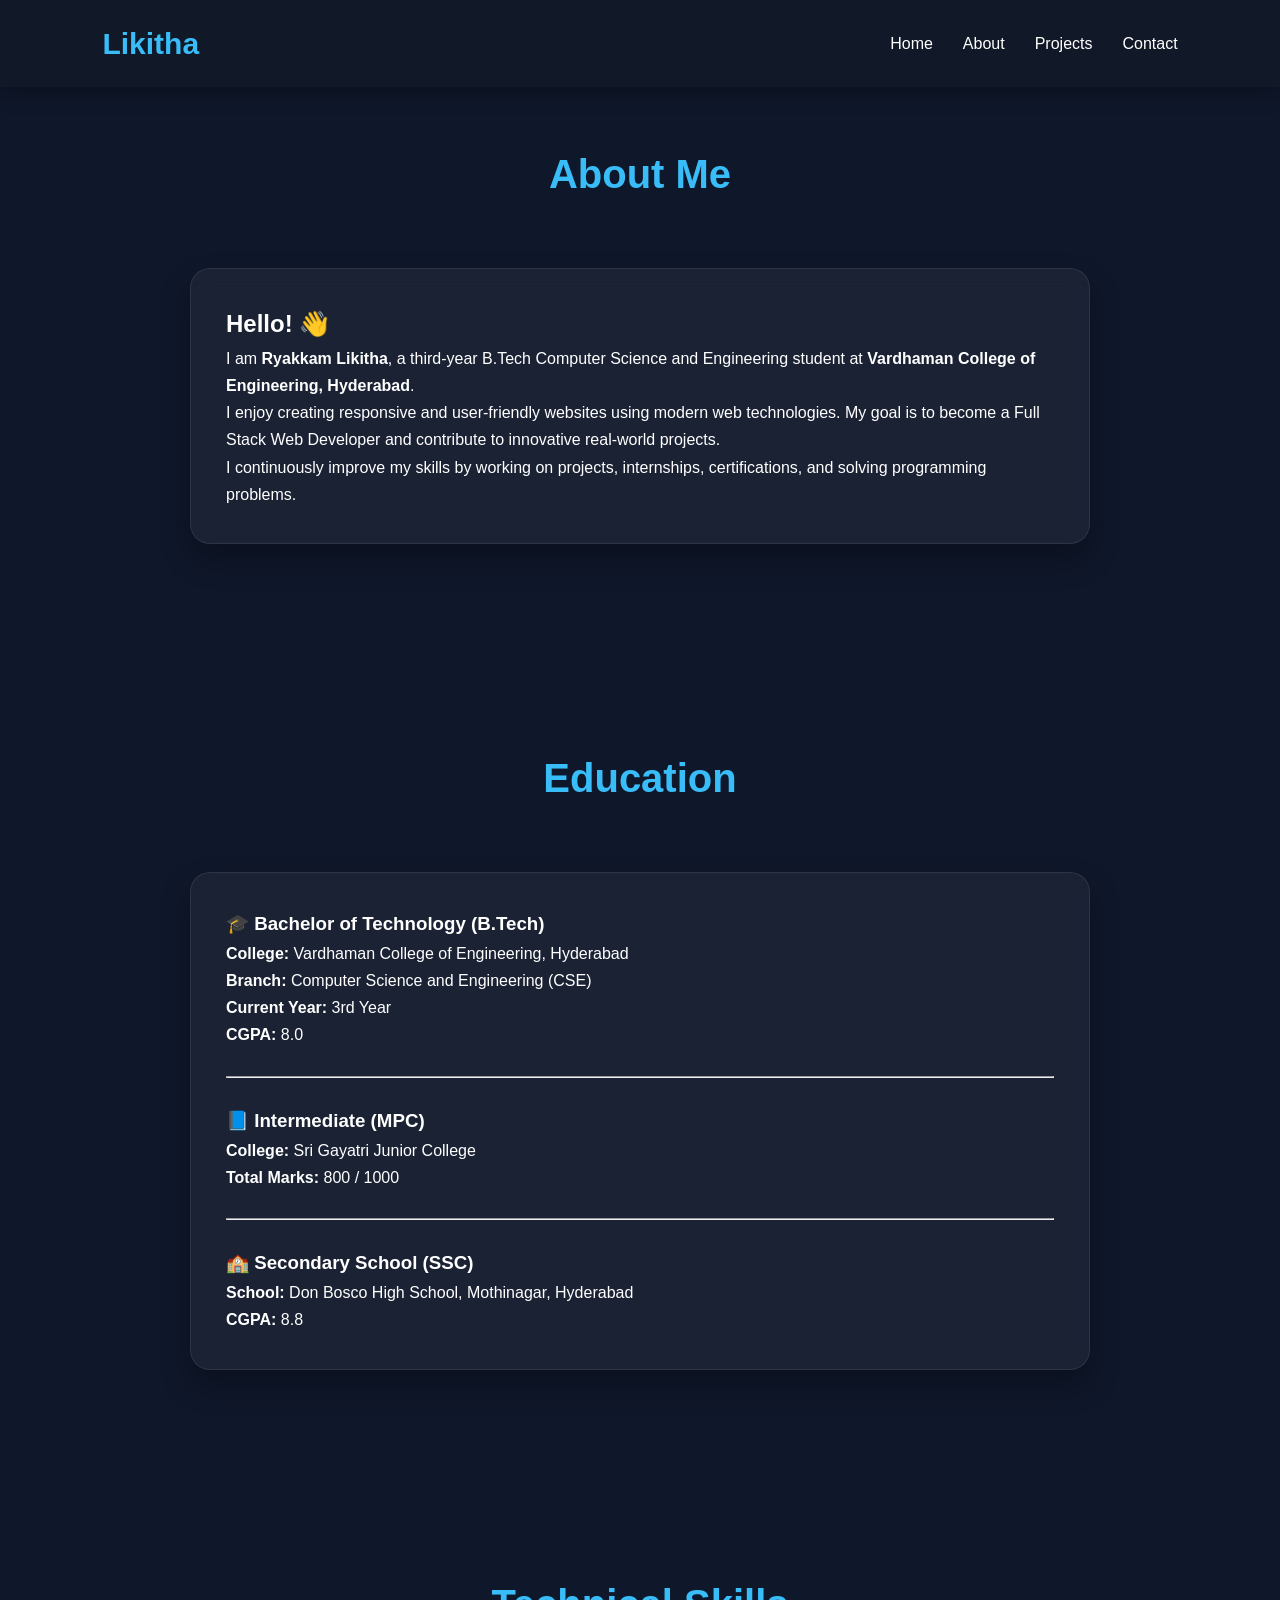
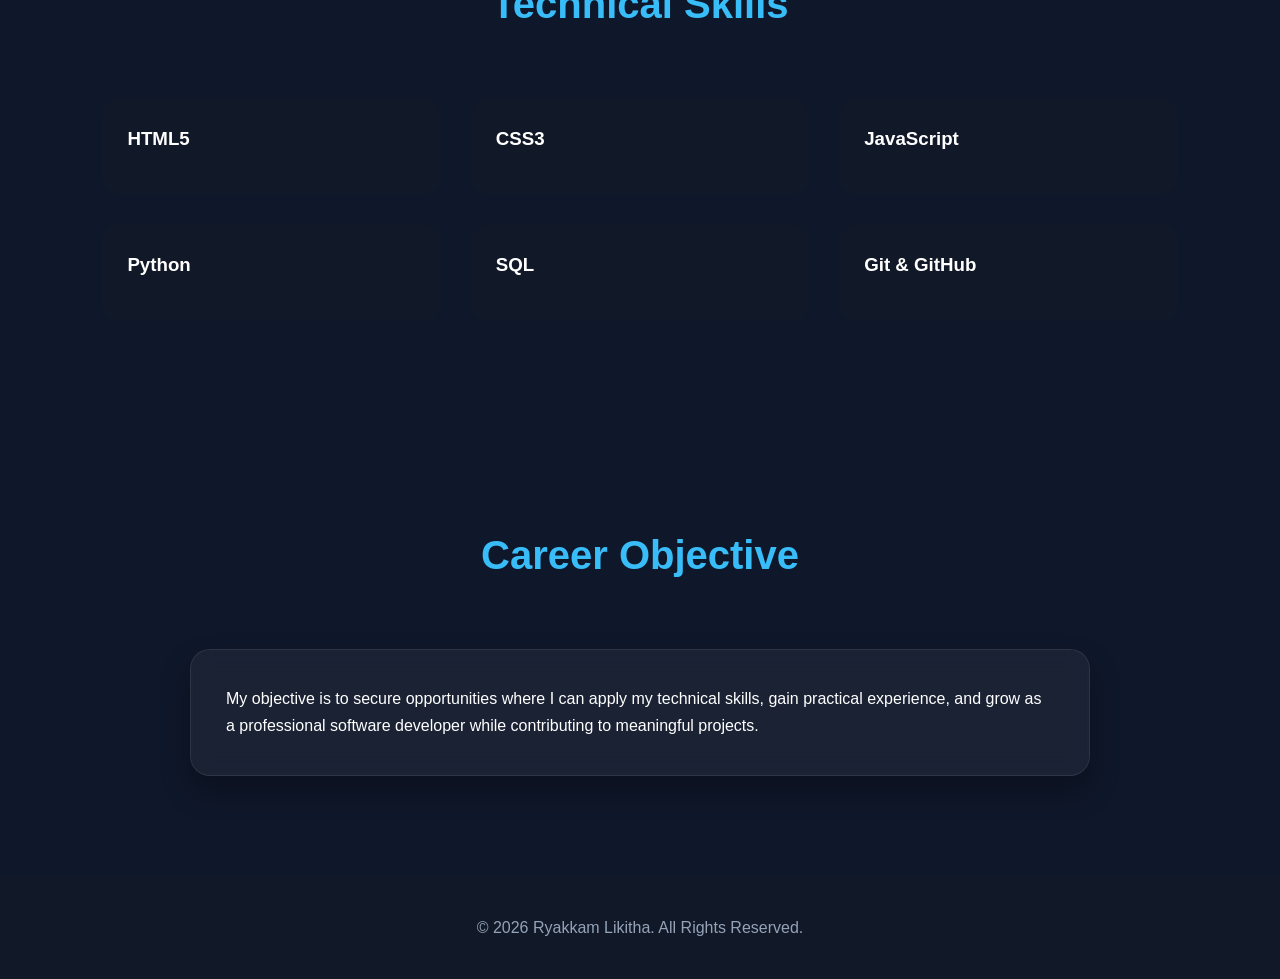
==== commit fe0eb54f: "Update about.html" ====
--- a/about.html
+++ b/about.html
@@ -81,24 +81,35 @@
 
 <div class="card">
 
-<h3>B.Tech - Computer Science & Engineering</h3>
+<h3>🎓 Bachelor of Technology (B.Tech)</h3>
 
-<p>
+<p><strong>College:</strong> Vardhaman College of Engineering, Hyderabad</p>
 
-Vardhaman College of Engineering
+<p><strong>Branch:</strong> Computer Science and Engineering (CSE)</p>
 
-</p>
+<p><strong>Current Year:</strong> 3rd Year</p>
 
-<p>
+<p><strong>CGPA:</strong> 8.0</p>
 
-Currently pursuing 3rd Year
+<br><hr><br>
 
-</p>
+<h3>📘 Intermediate (MPC)</h3>
+
+<p><strong>College:</strong> Sri Gayatri Junior College</p>
+
+<p><strong>Total Marks:</strong> 800 / 1000</p>
+
+<br><hr><br>
+
+<h3>🏫 Secondary School (SSC)</h3>
+
+<p><strong>School:</strong> Don Bosco High School, Mothinagar, Hyderabad</p>
+
+<p><strong>CGPA:</strong> 8.8</p>
 
 </div>
 
 </section>
-
 <section>
 
 <h2 class="section-title">
